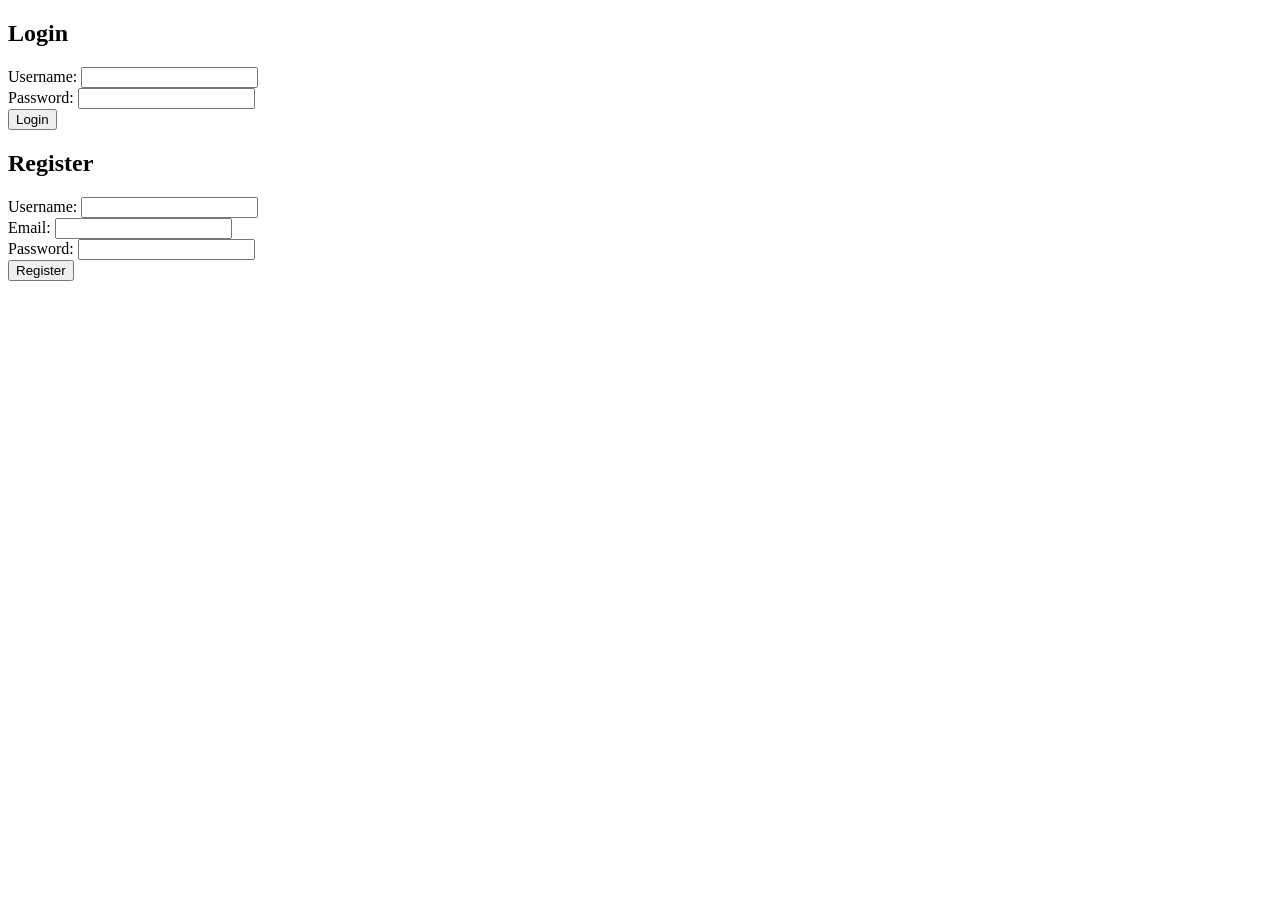
==== client/index.html @ 1b52a4cb "Add login and registration forms to index.html; create main.html for the main application page" ====
<!DOCTYPE html>
<html lang="en">
<head>
    <meta charset="UTF-8">
    <meta name="viewport" content="width=device-width, initial-scale=1.0">
    <title>DnD Visionary Login</title>
</head>

<body>

  <div class="login">
    <h2>Login</h2>
    <form id="loginForm">
        <div class="inputGroup">
            <label for="username">Username:</label>
            <input type="text" id="username" name="username" required>
        </div>
        <div class="inputGroup">
            <label for="password">Password:</label>
            <input type="password" id="password" name="password" required>
        </div>
        <button type="submit">Login</button>
        <p id="loginError" style="color: red; display: none;">Invalid username or password.</p>
    </form>
  </div>

  <script>
      document.getElementById('loginForm').addEventListener('submit', function(event) {
          event.preventDefault(); // Prevents the form from refreshing the page

          const username = document.getElementById('username').value;
          const password = document.getElementById('password').value;
          const errorMessage = document.getElementById('loginError');

          if (username === "admin" && password === "1234") {
              window.location.href = "main.html";
          } else {
              errorMessage.style.display = "block";
          }
      });
  </script>

  <div class="register">
    <h2>Register</h2>
    <form id="registerForm">
      <div class="inputGroup">
        <label for="regUsername">Username:</label>
        <input type="text" id="regUsername" name="regUsername" required>
      </div>
      <div class="inputGroup">
        <label for="regEmail">Email:</label>
        <input type="email" id="regEmail" name="regEmail" required>
      </div>
      <div class="inputGroup">
        <label for="regPassword">Password:</label>
        <input type="password" id="regPassword" name="regPassword" required>
      </div>
      <button type="submit">Register</button>
    </form>
  </div>
</body>
</html>
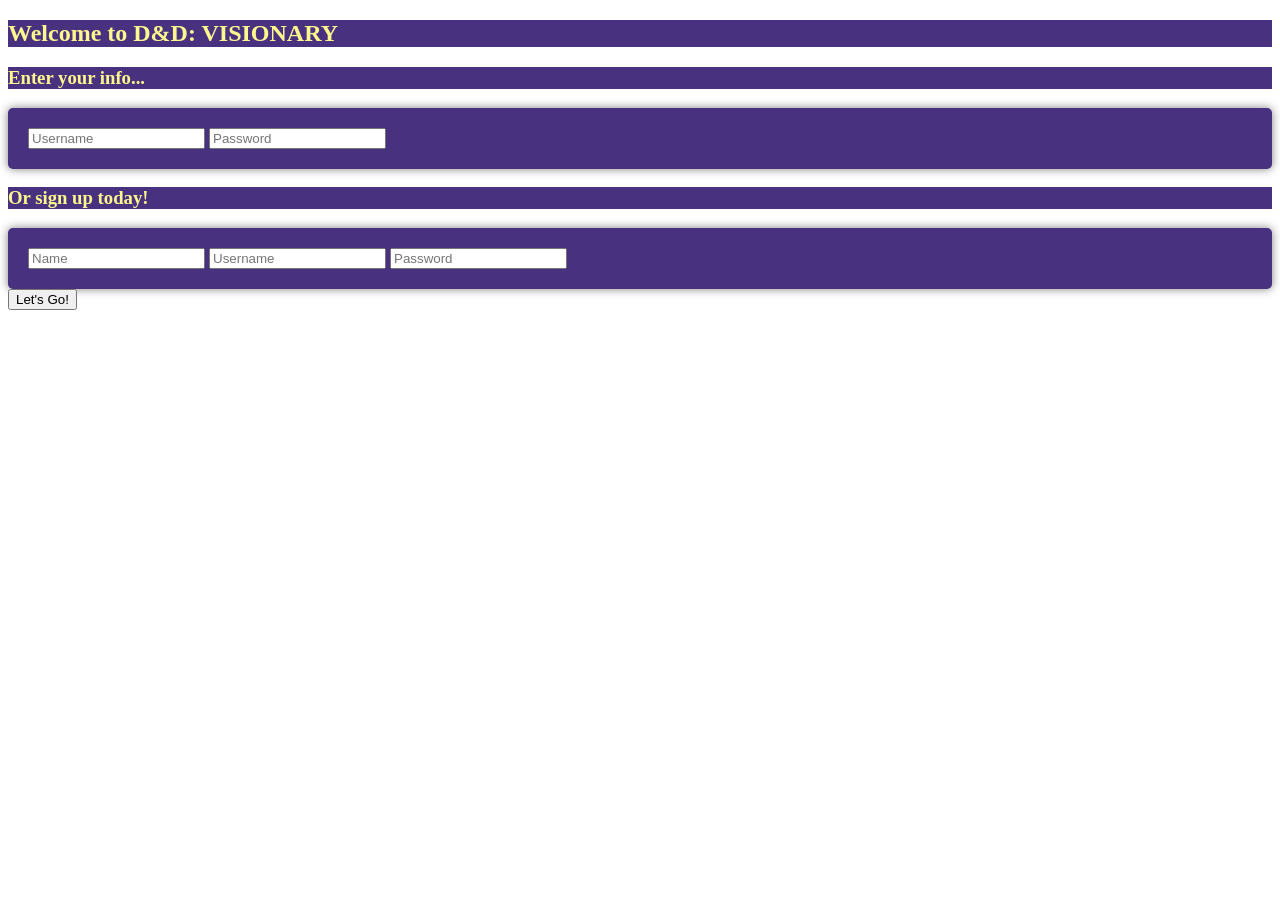
==== commit a2adfa72: "login page with some css and good js" ====
--- a/client/index.html
+++ b/client/index.html
@@ -1,62 +1,27 @@
 <!DOCTYPE html>
 <html lang="en">
-<head>
-    <meta charset="UTF-8">
-    <meta name="viewport" content="width=device-width, initial-scale=1.0">
-    <title>DnD Visionary Login</title>
-</head>
-
-<body>
-
-  <div class="login">
-    <h2>Login</h2>
-    <form id="loginForm">
-        <div class="inputGroup">
-            <label for="username">Username:</label>
-            <input type="text" id="username" name="username" required>
-        </div>
-        <div class="inputGroup">
-            <label for="password">Password:</label>
-            <input type="password" id="password" name="password" required>
-        </div>
-        <button type="submit">Login</button>
-        <p id="loginError" style="color: red; display: none;">Invalid username or password.</p>
-    </form>
-  </div>
-
-  <script>
-      document.getElementById('loginForm').addEventListener('submit', function(event) {
-          event.preventDefault(); // Prevents the form from refreshing the page
-
-          const username = document.getElementById('username').value;
-          const password = document.getElementById('password').value;
-          const errorMessage = document.getElementById('loginError');
-
-          if (username === "admin" && password === "1234") {
-              window.location.href = "main.html";
-          } else {
-              errorMessage.style.display = "block";
-          }
-      });
-  </script>
-
-  <div class="register">
-    <h2>Register</h2>
-    <form id="registerForm">
-      <div class="inputGroup">
-        <label for="regUsername">Username:</label>
-        <input type="text" id="regUsername" name="regUsername" required>
-      </div>
-      <div class="inputGroup">
-        <label for="regEmail">Email:</label>
-        <input type="email" id="regEmail" name="regEmail" required>
-      </div>
-      <div class="inputGroup">
-        <label for="regPassword">Password:</label>
-        <input type="password" id="regPassword" name="regPassword" required>
-      </div>
-      <button type="submit">Register</button>
-    </form>
-  </div>
-</body>
+  <head>
+      <link rel="stylesheet" href="css/index.css">
+      <meta charset="UTF-8">
+      <meta name="viewport" content="width=device-width, initial-scale=1.0">
+      <title>DnD Visionary Login</title>
+  </head>
+  <body>
+    <h2 id="welcome">Welcome to D&D: VISIONARY</h2>
+    <h3 id="loginRegister">Enter your info...</h3>
+    <div class="login">
+      <input type="text" id="loginUsername" placeholder="Username">
+      <input type="password" id="loginPassword" placeholder="Password">
+    </div>
+    <h3 id="loginRegister">Or sign up today!</h3>
+    <div class="register">
+      <input type="text" id="registerName" placeholder="Name">
+      <input type="text" id="registerUsername" placeholder="Username">
+      <input type="password" id="registerPassword" placeholder="Password">
+    </div>
+    <div class="button">
+      <button type="button" onclick="submitForm()">Let's Go!</button>
+    </div>
+    <script src="js/index.js"></script>
+  </body>
 </html>
--- a/client/css/index.css
+++ b/client/css/index.css
@@ -0,0 +1,34 @@
+body {
+  color: #fef78d;
+}
+
+background {
+  background-color: #48327fff;
+}
+
+#welcome {
+  background-color: #48327fff;
+  color: #fef78d;
+}
+
+#loginRegister {
+  background-color: #48327fff;
+  color: #fef78d;
+
+}
+
+.login {
+  background-color: #48327fff;
+  color: #fef78d;
+  padding: 20px;
+  border-radius: 5px;
+  box-shadow: 0 0 10px rgba(0, 0, 0, 0.5);
+}
+
+.register {
+  background-color: #48327fff;
+  color: #fef78d;
+  padding: 20px;
+  border-radius: 5px;
+  box-shadow: 0 0 10px rgba(0, 0, 0, 0.5);
+}
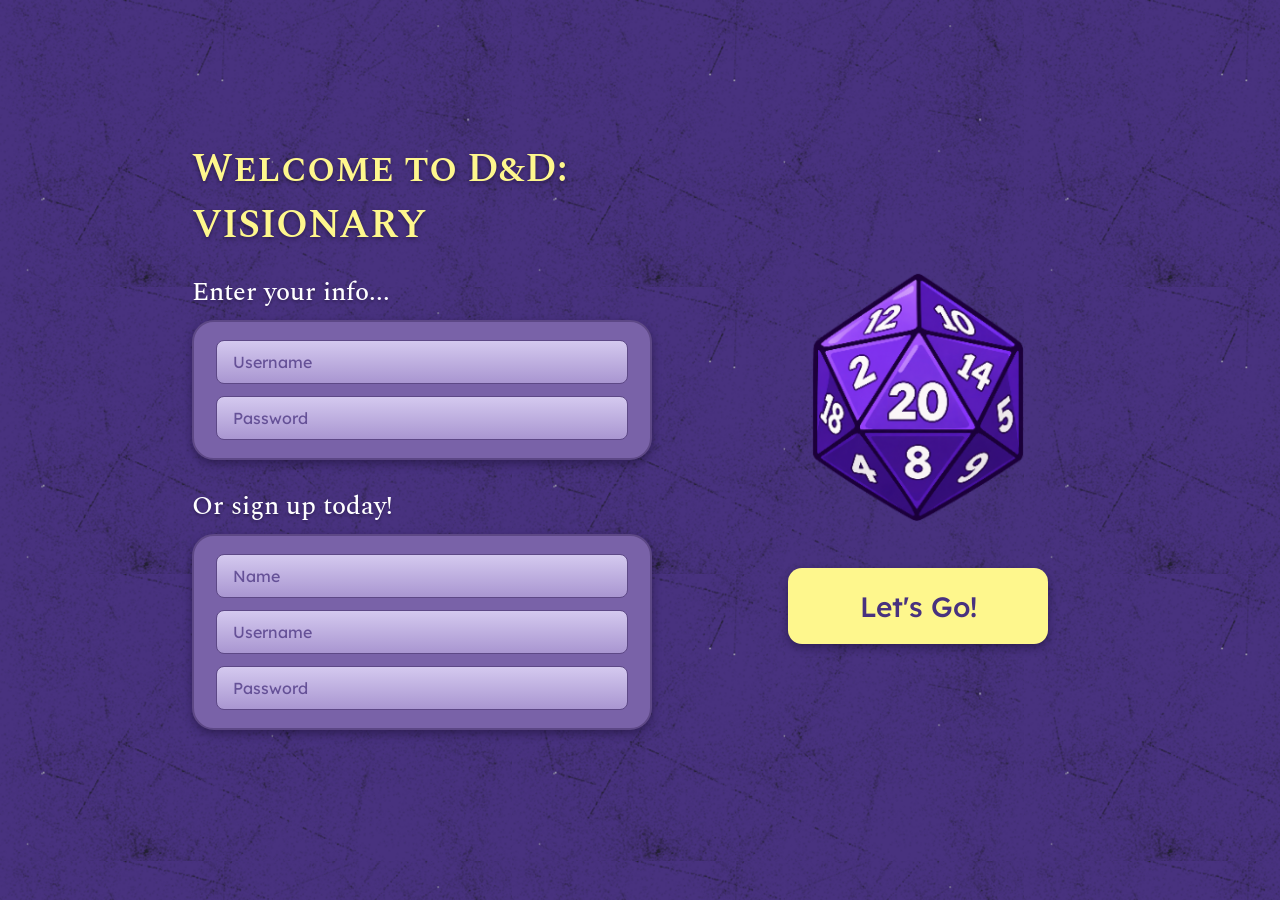
==== commit abcdf9b8: "A LOT OF CHANGES TO ALL HTML AND CSS!" ====
--- a/client/index.html
+++ b/client/index.html
@@ -1,10 +1,10 @@
 <!DOCTYPE html>
 <html lang="en">
   <head>
-      <link rel="stylesheet" href="css/index.css">
+      <link rel="stylesheet" href="css/style.css">
       <meta charset="UTF-8">
       <meta name="viewport" content="width=device-width, initial-scale=1.0">
-      <title>DnD Visionary Login</title>
+      <title>Login or Register · D&amp;D: Visionary</title>
   </head>
   <body>
     <h2 id="welcome">Welcome to D&D: VISIONARY</h2>
--- a/client/css/style.css
+++ b/client/css/style.css
@@ -0,0 +1,451 @@
+@import url("https://fonts.googleapis.com/css2?family=Spectral+SC:wght@500;600&family=Spectral:wght@400;500&family=Lexend:wght@400;500;600;700&display=swap");
+
+:root {
+  --color-1: #D4C9EF;
+  --color-2: #7962a8ff;
+  --color-3: #5D4886;
+  --color-4: #48327F;
+  --color-5: #FEF78D;
+
+  --bg: var(--color-4);          /* page background */
+  --panel: var(--color-2);       /* header + cards */
+  --panel-edge: var(--color-3);  /* card borders, dark button */
+  --pill: var(--color-1);        /* nav buttons, input */
+  --yellow: var(--color-5);      /* main buttons, title, Characters card */
+  --dark: var(--color-4);        /* dark text on light backgrounds */
+  --text: #FFFFFF;
+  --muted: #EFE9FA;
+  --shadow: 0 4px 8px rgba(20, 10, 40, 0.45);
+
+  --font-heading: "Spectral SC", Georgia, serif;
+  --font-body: "Spectral", Georgia, serif;
+  --font-button: "Lexend", system-ui, sans-serif;
+}
+
+* { box-sizing: border-box; }
+
+body {
+  margin: 0;
+  min-height: 100vh;
+  background: var(--bg) url("../images/texture.png");
+  color: var(--text);
+  font-family: var(--font-body);
+  line-height: 1.4;
+}
+
+a { color: var(--yellow); }
+a:hover { color: var(--color-1); }
+
+/* HEADER */
+.site-header {
+  display: flex;
+  flex-wrap: wrap;
+  align-items: center;
+  justify-content: space-between;
+  gap: 16px;
+  padding: 24px 56px 32px;
+  background: var(--panel);
+  box-shadow: 0 6px 10px rgba(20, 10, 40, 0.5);
+}
+
+/* title + mirrored reflection */
+.logo {
+  position: relative;
+  display: inline-flex;
+  align-items: flex-start;
+  gap: 4px;
+  font-family: var(--font-heading);
+  font-weight: 600;
+  font-size: 40px;
+  color: var(--yellow);
+  text-decoration: none;
+  line-height: 1;
+}
+
+.logo::after {
+  content: attr(data-text);
+  position: absolute;
+  left: 0;
+  top: 78%;
+  transform: scaleY(-1);
+  opacity: 0.35;
+  pointer-events: none;
+  -webkit-mask-image: linear-gradient(to top, black, transparent 70%);
+          mask-image: linear-gradient(to top, black, transparent 70%);
+}
+
+.sparkles {
+  width: 34px;
+  height: 30px;
+  fill: var(--yellow);
+  margin-top: -14px;
+}
+
+.site-nav {
+  display: flex;
+  flex-wrap: wrap;
+  gap: 16px;
+}
+
+.pill {
+  display: inline-flex;
+  align-items: center;
+  min-height: 44px;
+  padding: 0 16px;
+  border-radius: 8px;
+  background: var(--pill);
+  border: 1px solid var(--panel-edge);
+  box-shadow: 0 3px 5px rgba(20, 10, 40, 0.35);
+  color: var(--dark);
+  font-family: var(--font-button);
+  font-weight: 500;
+  font-size: 15px;
+  text-decoration: none;
+}
+
+.pill:hover { background: #FFFFFF; }
+
+/* --------------- PAGE: DASHBOARD (MAIN) --------------- */
+.dashboard {
+  max-width: 1100px;
+  margin: 0 auto;
+  padding: 48px 32px;
+  display: grid;
+  grid-template-columns: 1.3fr 1fr;
+  gap: 48px 64px;
+}
+
+/* the cards */
+.card {
+  background: var(--panel);
+  border: 2px solid var(--panel-edge);
+  border-radius: 22px;
+  box-shadow: var(--shadow);
+  padding: 22px 26px;
+}
+
+.card-title {
+  margin: 0 0 6px;
+  font-family: var(--font-heading);
+  font-weight: 600;
+  font-size: 28px;
+  text-shadow: 0 2px 3px rgba(20, 10, 40, 0.4);
+}
+
+.card p {
+  margin: 0;
+  color: var(--muted);
+  font-size: 17px;
+}
+
+.card-icon {
+  display: inline-flex;
+  align-items: center;
+  justify-content: center;
+  width: 44px;
+  height: 44px;
+  border-radius: 6px;
+  background: var(--bg);
+  color: var(--yellow);
+  box-shadow: var(--shadow);
+  flex: none;
+}
+
+.card-icon svg { width: 30px; height: 30px; }
+
+/* Host card */
+.card-host {
+  display: flex;
+  gap: 20px;
+  justify-content: space-between;
+}
+
+.card-side {
+  display: flex;
+  flex-direction: column;
+  align-items: flex-end;
+  justify-content: space-between;
+  gap: 14px;
+}
+
+/* Characters card */
+.card-characters {
+  background: var(--yellow);
+  text-align: center;
+  display: flex;
+  flex-direction: column;
+  align-items: center;
+  justify-content: center;
+  gap: 6px;
+}
+
+.card-characters h2 {
+  margin: 0;
+  font-family: var(--font-button);
+  font-weight: 700;
+  font-size: 40px;
+  letter-spacing: 0.02em;
+  text-transform: uppercase;
+  color: var(--dark);
+}
+
+.card-characters p { color: var(--dark); }
+
+/* Join card */
+.card-join {
+  grid-column: 1 / -1;
+  display: grid;
+  grid-template-columns: 1fr 2fr auto;
+  align-items: start;
+  gap: 24px;
+}
+
+.join-form {
+  display: flex;
+  flex-wrap: wrap;
+  align-items: center;
+  gap: 24px;
+  padding-top: 18px;
+}
+
+.join-form input {
+  flex: 1 1 260px;
+  min-height: 46px;
+  padding: 0 18px;
+  border-radius: 8px;
+  border: 1px solid var(--panel-edge);
+  background: linear-gradient(var(--color-1), #A996D1);
+  color: var(--dark);
+  font-family: var(--font-button);
+  font-size: 16px;
+  letter-spacing: 0.04em;
+  text-transform: uppercase;
+}
+
+.join-form input::placeholder {
+  color: var(--dark);
+  opacity: 0.75;
+  text-transform: none;
+}
+
+.join-form input:focus {
+  outline: 3px solid var(--yellow);
+  outline-offset: 2px;
+}
+
+/* BUTTONS */
+.btn {
+  display: inline-flex;
+  align-items: center;
+  justify-content: center;
+  min-height: 48px;
+  padding: 0 24px;
+  border: none;
+  border-radius: 8px;
+  box-shadow: 0 3px 5px rgba(20, 10, 40, 0.4);
+  font-family: var(--font-button);
+  font-weight: 500;
+  font-size: 18px;
+  text-decoration: none;
+  cursor: pointer;
+}
+
+.btn-yellow {
+  background: var(--yellow);
+  color: var(--dark);
+}
+
+.btn-yellow:hover { background: #FFFBC2; }
+
+.btn-dark {
+  background: var(--panel-edge);
+  color: var(--text);
+  font-weight: 600;
+  font-size: 15px;
+  letter-spacing: 0.04em;
+  text-transform: uppercase;
+}
+
+.card-characters .btn-dark {
+  margin-top: 10px;
+  min-height: 42px;
+  padding: 0 40px;
+}
+
+.btn-dark:hover { background: var(--bg); }
+
+/* label is hidden but keeps it for screen readers */
+.visually-hidden {
+  position: absolute;
+  width: 1px;
+  height: 1px;
+  overflow: hidden;
+  clip: rect(0 0 0 0);
+  white-space: nowrap;
+}
+
+/* INPUTS (all pages) */
+.input {
+  min-height: 46px;
+  padding: 0 18px;
+  border-radius: 8px;
+  border: 1px solid var(--panel-edge);
+  background: linear-gradient(var(--color-1), #A996D1);
+  color: var(--dark);
+  font-family: var(--font-button);
+  font-size: 16px;
+}
+
+.input::placeholder { color: var(--dark); opacity: 0.75; }
+
+.input:focus {
+  outline: 3px solid var(--yellow);
+  outline-offset: 2px;
+}
+
+/* --------------- PAGE: LOGIN (INDEX) --------------- */
+
+body:has(.login) {
+  display: grid;
+  grid-template-columns: minmax(0, 460px) minmax(0, 340px);
+  grid-template-rows: repeat(10, auto);   /* NEW: room for extra elements since it snaps for some reason */
+  justify-content: center;
+  align-content: center;
+  column-gap: 96px;
+  padding: 48px 24px;
+}
+
+body:has(.login) > * { grid-column: 1; }
+
+/* "Welcome to D&D: VISIONARY" */
+body:has(.login) #welcome {
+  margin: 0 0 20px;
+  font-family: var(--font-heading);
+  font-weight: 600;
+  font-size: 40px;
+  color: var(--yellow);
+  text-shadow: 0 2px 4px rgba(20, 10, 40, 0.5);
+}
+
+/* "Enter your info..." and "Or sign up today!" */
+body:has(.login) h3 {
+  margin: 0 0 10px;
+  font-family: var(--font-body);
+  font-weight: 500;
+  font-size: 26px;
+  text-shadow: 0 2px 3px rgba(20, 10, 40, 0.4);
+}
+
+/* The two rounded boxes */
+.login,
+.register {
+  display: flex;
+  flex-direction: column;
+  gap: 12px;
+  margin-bottom: 28px;
+  padding: 18px 22px;
+  background: var(--panel);
+  border: 2px solid var(--panel-edge);
+  border-radius: 22px;
+  box-shadow: var(--shadow);
+}
+
+/* The inputs */
+.login input,
+.register input {
+  min-height: 44px;
+  padding: 0 16px;
+  border-radius: 8px;
+  border: 1px solid var(--panel-edge);
+  background: linear-gradient(var(--color-1), #A996D1);
+  color: var(--dark);
+  font-family: var(--font-button);
+  font-size: 16px;
+}
+
+.login input::placeholder,
+.register input::placeholder {
+  color: var(--dark);
+  opacity: 0.75;
+}
+
+.login input:focus,
+.register input:focus {
+  outline: 3px solid var(--yellow);
+  outline-offset: 2px;
+}
+
+/* Right column*/
+body:has(.login) .button {
+  grid-column: 2;
+  grid-row: 1 / -1;
+  align-self: center;
+  display: flex;
+  flex-direction: column;
+  align-items: center;
+  gap: 32px;
+}
+
+/* The d20 */
+body:has(.login) .button::before {
+  content: "";
+  width: 280px;
+  height: 280px;
+  background: url("../images/d20-dice.png") center / contain no-repeat;
+}
+
+body:has(.login) .button button {
+  width: 260px;
+  min-height: 76px;
+  border: none;
+  border-radius: 14px;
+  background: var(--yellow);
+  color: var(--dark);
+  box-shadow: 0 4px 8px rgba(20, 10, 40, 0.45);
+  font-family: var(--font-button);
+  font-weight: 500;
+  font-size: 28px;
+  cursor: pointer;
+}
+
+body:has(.login) .button button:hover { background: #FFFBC2; }
+
+/* --------------- PAGE: BATTLEMAP --------------- */
+/* --------------- PAGE: CAMPAIGN-CHARACTERS --------------- */
+/* --------------- PAGE: CAMPAIGN --------------- */
+/* --------------- PAGE: CHARACTER-BUILDER --------------- */
+/* --------------- PAGE: CHARACTER-EDITOR --------------- */
+/* --------------- PAGE: CHARACTER-SHEET --------------- */
+/* --------------- PAGE: CHARACTER --------------- */
+/* --------------- PAGE: DATABASE --------------- */
+/* --------------- PAGE: DICE --------------- */
+/* --------------- PAGE: INITIATIVE --------------- */
+
+
+
+
+/* OTHER DEVICES (smaller screens) */
+@media (max-width: 800px) {
+  .site-header { padding: 20px 24px 28px; }
+  .logo { font-size: 30px; }
+  .dashboard {
+    grid-template-columns: 1fr;
+    gap: 28px;
+    padding: 32px 16px;
+  }
+  .card-join { grid-template-columns: 1fr; }
+  .card-join .card-icon { display: none; }
+    body:has(.login) {
+    grid-template-columns: 1fr;
+    padding: 32px 16px;
+  }
+  body:has(.login) .button {
+    grid-column: 1;
+    grid-row: auto;
+  }
+  body:has(.login) .button::before {
+    width: 160px;
+    height: 160px;
+  }
+  body:has(.login) #welcome { font-size: 30px; }
+}
